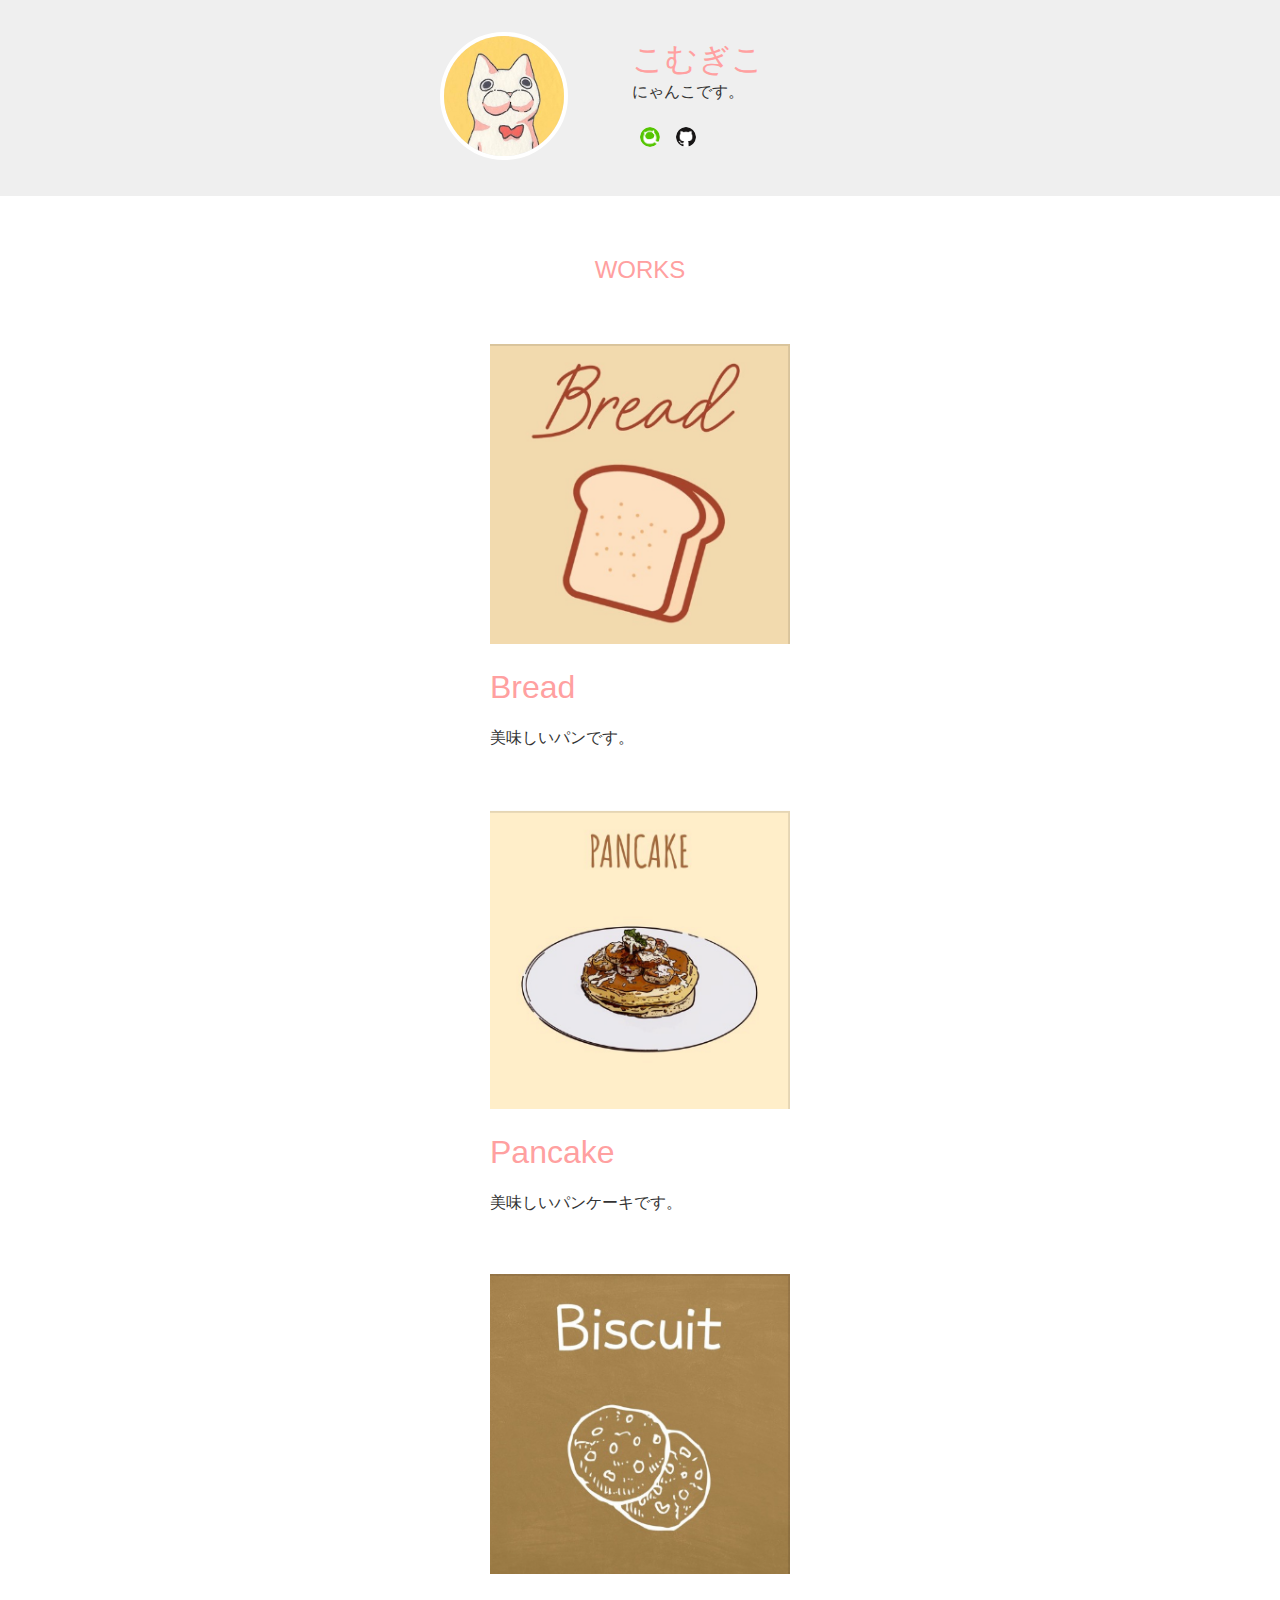
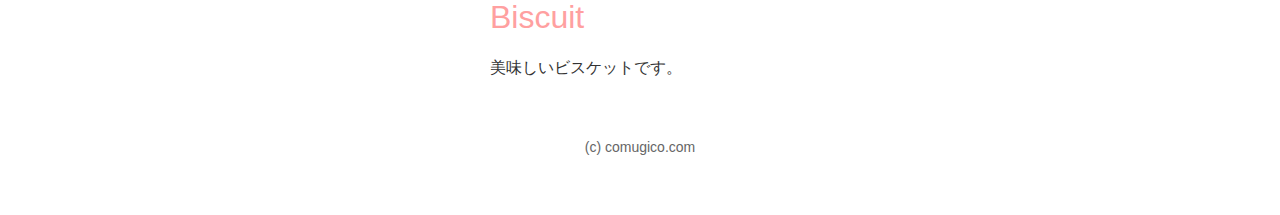
==== myfirstCSS/MyPortfolio/index.html @ 7ec27b20 "fix directory name" ====
<!DOCTYPE html>
<html lang="ja">
	<head>
		<meta charaset="utf-8">
		<title>こむぎこのポートフォリオサイト</title>
		<link rel="icon" href="favicon.ico">
		<meta name="description" content="こむぎこのポートフォリオサイトです。">
		<link rel="stylesheet" href="css/styles.css">
	</head>
	<body>
		<header>
			<div class="container">
				<div class="icon">
					<img src="img/nyanko.jpg" width="120" height="120" alt="こむぎこのアイコン"> 
				</div>
				<div class="info">
					<h1>こむぎこ</h1>   <!-- h1 : ヘディングの1番目  -->
					<p>にゃんこです。</p>   <!-- p: paragraph -->
					<ul>  <!-- 順番のないリスト -->
						<li>  <!-- リストアイテム -->
							<a href="https://github.com/ruri14" target="_blank">
								<img src="img/qiita.png" width="20" height="20" alt="qiitaへのリンク画像">
							</a>
						</li>
						<li>
							<a href="https://qiita.com/ruri14" target="_blank">
								<img src="img/github.png" width="20" height="20" alt="githubへのリンク画像">			
							</a>
						</li>
					</ul>
				</div>
			</div>
		</header>
		
		<section class="works">
		<!--作品紹介-->
		<h1>WORKS</h1>

		<section>
			<img src="img/bread.png" width="300" height="300" alt="breadの画像">
			<h1>Bread</h1>
			<p>美味しいパンです。</p>
		</section>

		<section>
			<img src="img/pancake.png" width="300" height="300" alt="pancakeの画像">
			<h1>Pancake</h1>
			<p>美味しいパンケーキです。</p>	
		</section>

		<section>
			<img src="img/biscuit.png" width="300" height="300" alt="biscuitの画像">
			<h1>Biscuit</h1>
			<p>美味しいビスケットです。</p>	
		</section>
		</section>
		
		<footer>
			<p>(c) comugico.com</p>
		</footer>
	</body>
</html>
---- myfirstCSS/MyPortfolio/css/styles.css ----
h1 {
	/* color: blue; */
	/* color: pink */
	/* color: rgb(255,200,200) */
	color: #ffa0a0
}

body {
	color: #333;
	font-family: Verdana, sans-serif;
	/* margin-top: 0px;
	margin-bottom: 0px;
	margin-right: 0px;
	margin-left: 0px; */
	margin: 0px;
}

header {
	background-color: #efefef;
	padding-top: 32px;
	padding-bottom: 32px;
}

/* header */
.container {
	/* background-color: gray; */
	width: 400px;
	margin-left: auto;
	margin-right: auto;
	display: flex;   /* 子要素横並び */
	align-items: center;
}

.icon {
	/* background-color: skyblue; */
}
.icon img {
	border-radius: 50%;
	border-width: 4px;
	border-style: solid;
	border-color: white;
}

.info {
	/* background-color: tomato; */
	margin-left: 64px;
}
.info h1 {
	font-weight: normal;
	font-size: 24;
	margin: 0;
}
.info p {
	margin: 0;
	margin-bottom: 16px;
}
.info img {
	border-radius: 50%;
}
.info ul {
	margin: 0;
	padding: 0;
	list-style-type: none;
	display: flex;
}
.info ul li {
	margin: 8px;
}


.works {
	width: 300px;
	margin-left: auto;
	margin-right: auto;
}
.works > h1 {
	font-weight: normal;
	font-size: 24px;
	text-align: center;
	margin-top: 60px;
	margin-bottom: 60px;
}
.works > section {
	margin-bottom: 60px;
}
.works > section > h1 {
	font-weight: normal;
}
.works > p {
	line-height: 1.8;
}


footer > p {
	text-align: center;
	font-size: 14px;
	margin-bottom: 60px;
	color: #666;
}
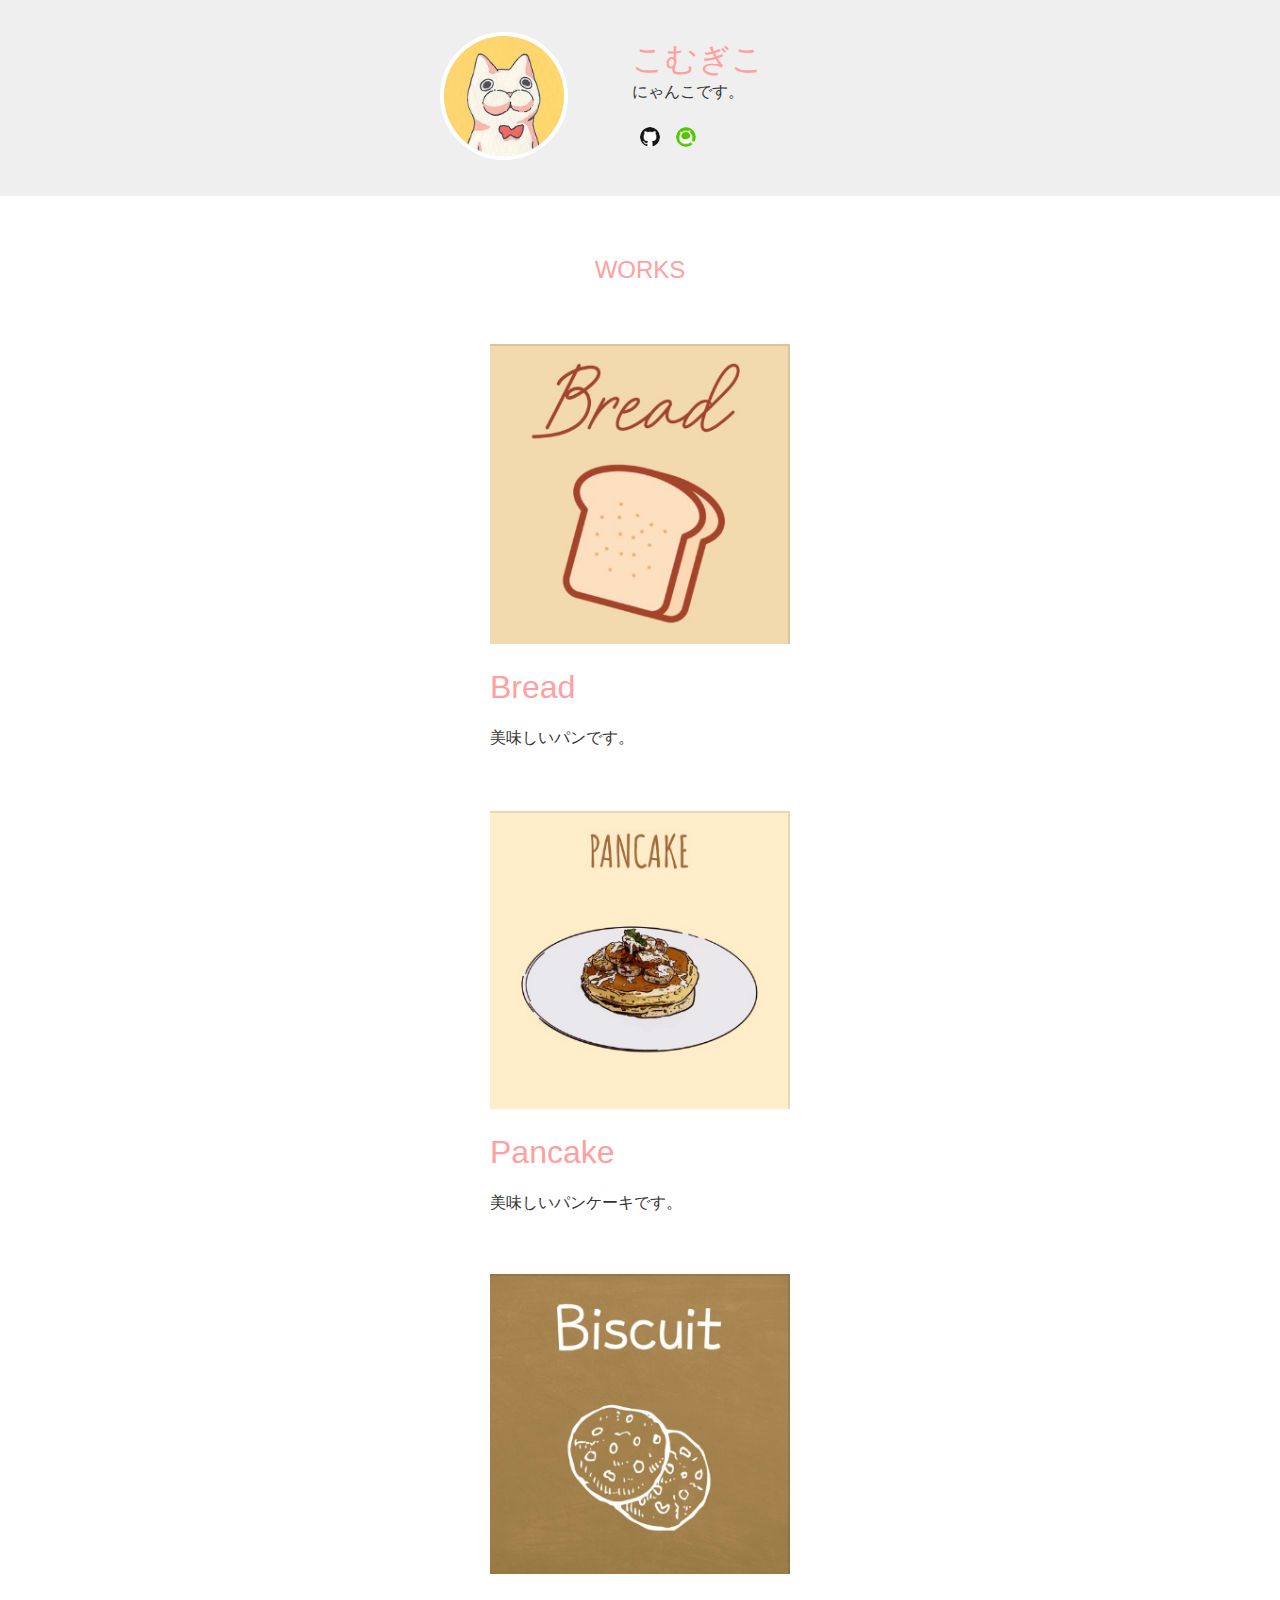
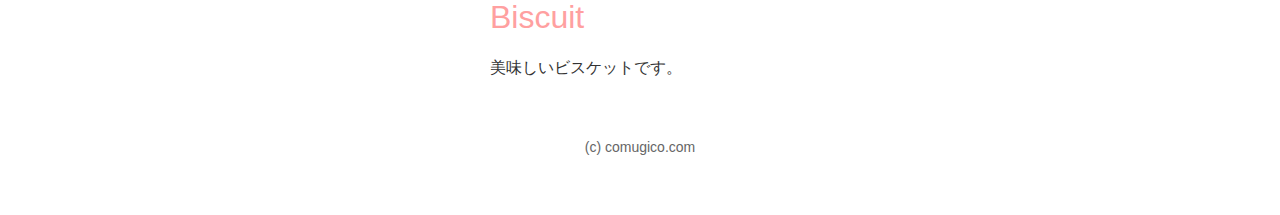
==== commit 4be48a5c: "fix index.html img" ====
--- a/myfirstCSS/MyPortfolio/index.html
+++ b/myfirstCSS/MyPortfolio/index.html
@@ -19,12 +19,12 @@
 					<ul>  <!-- 順番のないリスト -->
 						<li>  <!-- リストアイテム -->
 							<a href="https://github.com/ruri14" target="_blank">
-								<img src="img/qiita.png" width="20" height="20" alt="qiitaへのリンク画像">
+								<img src="img/github.png" width="20" height="20" alt="githubへのリンク画像">			
 							</a>
 						</li>
 						<li>
 							<a href="https://qiita.com/ruri14" target="_blank">
-								<img src="img/github.png" width="20" height="20" alt="githubへのリンク画像">			
+								<img src="img/qiita.png" width="20" height="20" alt="qiitaへのリンク画像">
 							</a>
 						</li>
 					</ul>
